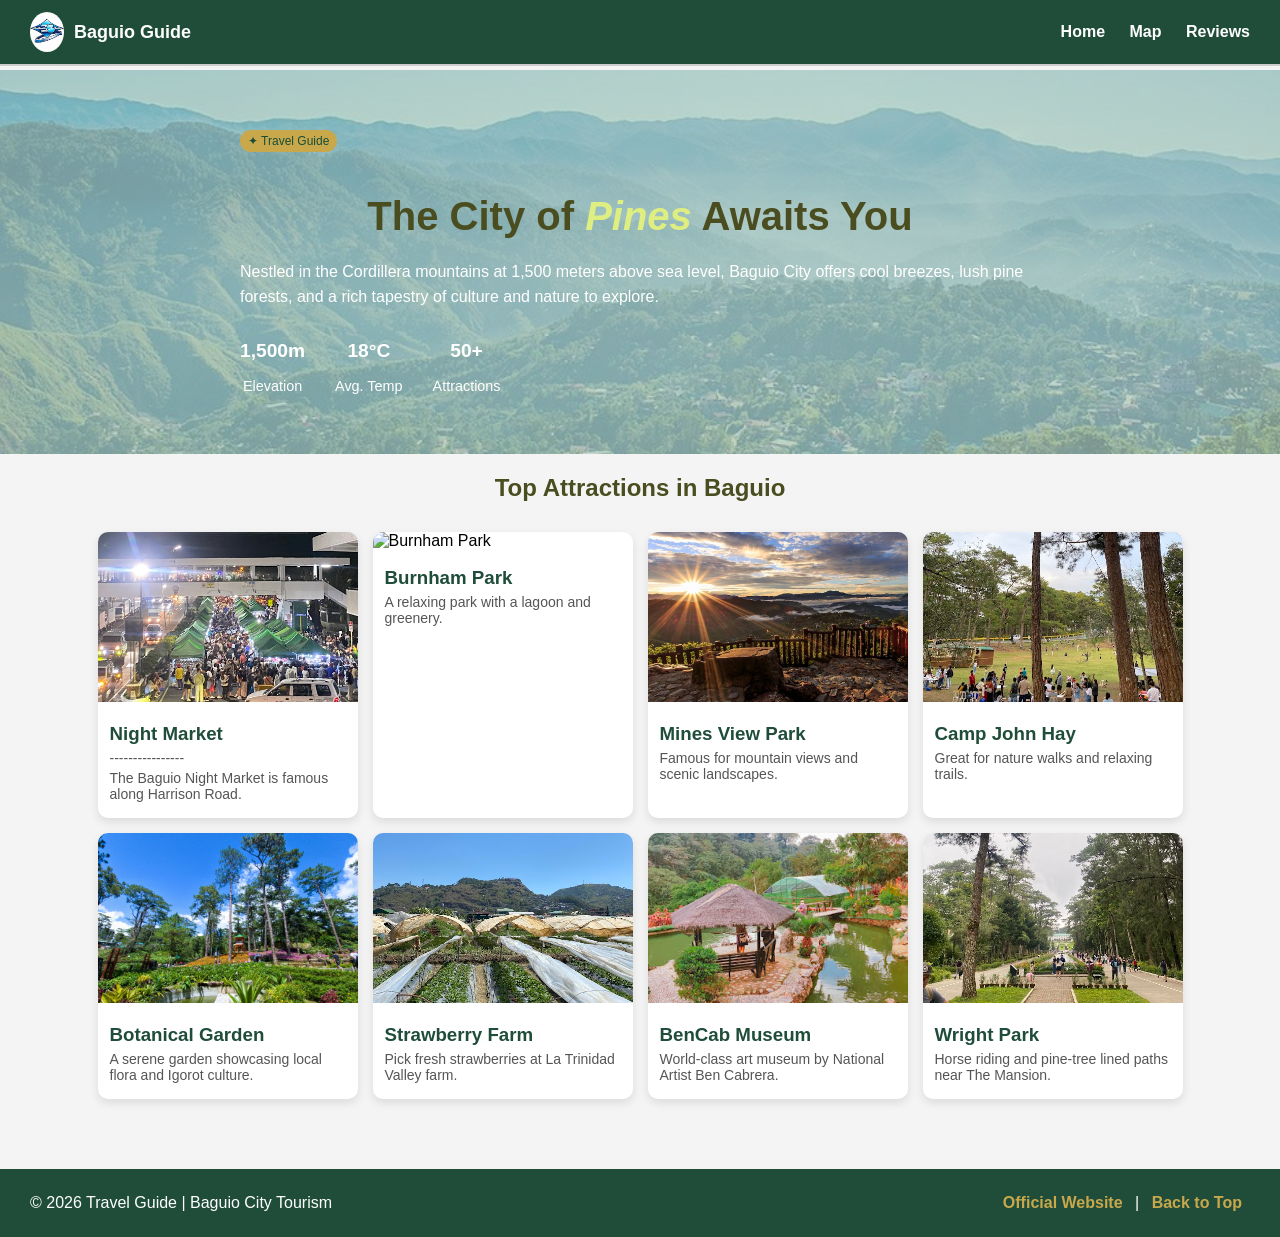
==== index.html @ 03bdfced "First Commit" ====
<!DOCTYPE html>
<html>
<head>
  <title>Baguio Home</title>
  <link rel="stylesheet" href="style.css">
</head>
<body>


<nav>
  <div class="nav-left">
    <img src="Logo.jpg" class="logo">
    <span class="site-name">Baguio Guide</span>
  </div>
  <div class="nav-right">
    <a href="index.html">Home</a>
    <a href="map.html">Map</a>
    <a href="review.html">Reviews</a>
  </div>
</nav>


<div class="hero">
  <div class="hero-content">
    <span class="hero-tag">✦ Travel Guide</span>
    <h1>The City of <em>Pines</em> Awaits You</h1>
    <p>
      Nestled in the Cordillera mountains at 1,500 meters above sea level,
      Baguio City offers cool breezes, lush pine forests, and a rich tapestry of culture and nature to explore.
    </p>
    <div class="hero-stats">
      <div><strong>1,500m</strong><br>Elevation</div>
      <div><strong>18°C</strong><br>Avg. Temp</div>
      <div><strong>50+</strong><br>Attractions</div>
    </div>
  </div>
</div>

<h2>Top Attractions in Baguio</h2>

<div class="cards">

  
  <div class="card" onclick="openModal('nightmarket')">
    <img src="night.jpg" alt="Night Market">
    <div class="card-content">
      <h3>Night Market</h3>
      <p>----------------</p>
      <p>The Baguio Night Market is famous along Harrison Road.</p>
    </div>
  </div>

 
  <div class="card" onclick="openModal('burnham')">
    <img src="burn.png" alt="Burnham Park">
    <div class="card-content">
      <h3>Burnham Park</h3>
      
      <p>A relaxing park with a lagoon and greenery.</p>
    </div>
  </div>


  <div class="card" onclick="openModal('mines')">
    <img src="mines.jpg" alt="Mines View Park">
    <div class="card-content">
      <h3>Mines View Park</h3>
      
      <p>Famous for mountain views and scenic landscapes.</p>
    </div>
  </div>


  <div class="card" onclick="openModal('campjohnhay')">
    <img src="camp.jpg" alt="Camp John Hay">
    <div class="card-content">
      <h3>Camp John Hay</h3>
      
      <p>Great for nature walks and relaxing trails.</p>
    </div>
  </div>


  <div class="card" onclick="openModal('botanical')">
    <img src="botanical.jpeg" alt="Botanical Garden">
    <div class="card-content">
      <h3>Botanical Garden</h3>
      
      <p>A serene garden showcasing local flora and Igorot culture.</p>
    </div>
  </div>

  
  <div class="card" onclick="openModal('strawberry')">
    <img src="strawberry.jpg" alt="Strawberry Farm">
    <div class="card-content">
      <h3>Strawberry Farm</h3>
      
      <p>Pick fresh strawberries at La Trinidad Valley farm.</p>
    </div>
  </div>

 
  <div class="card" onclick="openModal('bencab')">
    <img src="bencab.jpg" alt="BenCab Museum">
    <div class="card-content">
      <h3>BenCab Museum</h3>
      
      <p>World-class art museum by National Artist Ben Cabrera.</p>
    </div>
  </div>

  
  <div class="card" onclick="openModal('wright')">
    <img src="wright.jpg" alt="Wright Park">
    <div class="card-content">
      <h3>Wright Park</h3>
      
      <p>Horse riding and pine-tree lined paths near The Mansion.</p>
    </div>
  </div>

</div>


<div class="modal-overlay" id="modal-overlay" onclick="closeModal()"></div>


<div class="modal" id="modal-nightmarket">
  <button class="modal-close" onclick="closeModal()">✕</button>
  <img src="night.jpg" alt="Night Market">
  <h2>Baguio Night Market</h2>

  <p><strong>Location:</strong> Harrison Road, Baguio City</p>
  <p><strong>Open:</strong> Every night, 10:00 PM – 2:00 AM</p>
  <p><strong>About:</strong> The Baguio Night Market stretches along Harrison Road and is one of the most beloved local experiences in the city. You'll find secondhand clothes (ukay-ukay), local street food like taho, kwek-kwek, and isaw, as well as handcrafted souvenirs and accessories at very affordable prices. It's lively, colorful, and full of local charm.</p>
  <p><strong>Tips:</strong> Bring cash, wear comfortable shoes, and arrive early to get the best picks. Watch your belongings in the crowd.</p>
  <a href="map.html?spot=nightmarket" class="modal-map-btn">📍 View on Map</a>
</div>


<div class="modal" id="modal-burnham">
  <button class="modal-close" onclick="closeModal()">✕</button>
  <img src="burn.png" alt="Burnham Park">
  <h2>Burnham Park</h2>

  <p><strong>Location:</strong> Jose Abad Santos Drive, Baguio City</p>
  <p><strong>Open:</strong> Daily, 5:00 AM – 9:00 PM</p>
  <p><strong>About:</strong> Burnham Park is the central park of Baguio City, designed by American architect Daniel Burnham. It features a man-made lagoon where visitors can rent boats, a flower garden, rose garden, bike rentals, and open picnic areas. It's a favorite of both locals and tourists for morning jogs and family outings.</p>
  <p><strong>Tips:</strong> Rent a bike and ride around the park. Visit the Rose Garden in the morning when flowers are freshest.</p>
  <a href="map.html?spot=burnham" class="modal-map-btn">📍 View on Map</a>
</div>


<div class="modal" id="modal-mines">
  <button class="modal-close" onclick="closeModal()">✕</button>
  <img src="mines.jpg" alt="Mines View Park">
  <h2>Mines View Park</h2>

  <p><strong>Location:</strong> Mines View, Baguio City</p>
  <p><strong>Open:</strong> Daily, 6:00 AM – 6:00 PM</p>
  <p><strong>About:</strong> Mines View Park overlooks the old mining town of Itogon and the Cordillera mountain range. The park is lined with souvenir shops selling woodcrafts, silver jewelry, and Baguio ref magnets. Visitors can also dress up in traditional Igorot attire and take photos. On clear days, the mountain view is absolutely stunning.</p>
  <p><strong>Tips:</strong> Go early in the morning for the clearest views before the mist rolls in. Bargain politely at the souvenir stalls.</p>
  <a href="map.html?spot=mines" class="modal-map-btn">📍 View on Map</a>
</div>


<div class="modal" id="modal-campjohnhay">
  <button class="modal-close" onclick="closeModal()">✕</button>
  <img src="camp.jpg" alt="Camp John Hay">
  <h2>Camp John Hay</h2>

  <p><strong>Location:</strong> Camp John Hay, Baguio City</p>
  <p><strong>Open:</strong> Daily, 6:00 AM – 10:00 PM</p>
  <p><strong>About:</strong> Camp John Hay is a former American military rest and recreation facility now transformed into a forest reserve and leisure destination. It features pine-forested trails, a golf course, the historical Bell House, restaurants, and a cemetery of negativism. It's one of the best places to breathe fresh pine air and enjoy nature walks.</p>
  <p><strong>Tips:</strong> The forest trails are free to walk. Grab a coffee at one of the cafes inside and enjoy the cool air surrounded by tall pine trees.</p>
  <a href="map.html?spot=campjohnhay" class="modal-map-btn">📍 View on Map</a>
</div>


<div class="modal" id="modal-botanical">
  <button class="modal-close" onclick="closeModal()">✕</button>
  <img src="botanical.jpeg" alt="Botanical Garden">
  <h2>Botanical Garden</h2>
 
  <p><strong>Location:</strong> Leonard Wood Road, Baguio City</p>
  <p><strong>Open:</strong> Daily, 6:00 AM – 6:00 PM | Free Entrance</p>
  <p><strong>About:</strong> Baguio's Botanical Garden is a peaceful green space that celebrates both the natural beauty of the region and the indigenous Igorot culture. You can find life-sized Igorot village displays, native plant collections, and quiet walking paths. Traditional dances are sometimes performed here for visitors.</p>
  <p><strong>Tips:</strong> Entrance is free! It's a great stop for a quiet morning walk. Look for the native huts that demonstrate traditional mountain province architecture.</p>
  <a href="map.html?spot=botanical" class="modal-map-btn">📍 View on Map</a>
</div>


<div class="modal" id="modal-strawberry">
  <button class="modal-close" onclick="closeModal()">✕</button>
  <img src="strawberry.jpg" alt="Strawberry Farm">
  <h2>Strawberry Farm</h2>
  <p class="modal-rating">⭐ 4.5 / 5.0</p>
  <p><strong>Location:</strong> La Trinidad, Benguet (near Baguio)</p>
  <p><strong>Open:</strong> Daily, 6:00 AM – 5:00 PM</p>
  <p><strong>About:</strong> The La Trinidad Strawberry Farm is one of the most popular side trips from Baguio City. Visitors can walk through rows of strawberry plants and pick their own fresh berries. Strawberry jam, taho, and fresh strawberry juice are sold on site. The farm is especially lush from December to May.</p>
  <p><strong>Tips:</strong> The picking season peaks from January to March. Wear shoes you don't mind getting muddy and bring a small container for your picks.</p>
  <a href="map.html?spot=strawberry" class="modal-map-btn">📍 View on Map</a>
</div>


<div class="modal" id="modal-bencab">
  <button class="modal-close" onclick="closeModal()">✕</button>
  <img src="bencab.jpg" alt="BenCab Museum">
  <h2>BenCab Museum</h2>
  <p class="modal-rating">⭐ 4.8 / 5.0</p>
  <p><strong>Location:</strong> Asin Road, Tuba, Benguet (near Baguio)</p>
  <p><strong>Open:</strong> Tuesday – Sunday, 9:00 AM – 6:00 PM</p>
  <p><strong>About:</strong> The BenCab Museum is a world-class art museum dedicated to the works of National Artist Benedicto Cabrera (BenCab) and other Filipino artists. The museum is built into a hillside surrounded by lush gardens and a small lake. It also features a café with a scenic view and an indigenous art collection. It's one of the top cultural destinations in the Philippines.</p>
  <p><strong>Tips:</strong> Allow at least 2–3 hours to fully explore. The outdoor garden and lake area are just as beautiful as the galleries inside.</p>
  <a href="map.html?spot=bencab" class="modal-map-btn">📍 View on Map</a>
</div>


<div class="modal" id="modal-wright">
  <button class="modal-close" onclick="closeModal()">✕</button>
  <img src="wright.jpg" alt="Wright Park">
  <h2>Wright Park</h2>
  <p class="modal-rating">⭐ 4.0 / 5.0</p>
  <p><strong>Location:</strong> Gibraltar Road, Baguio City</p>
  <p><strong>Open:</strong> Daily, 6:00 AM – 6:00 PM</p>
  <p><strong>About:</strong> Wright Park is a wide open field famous for horseback riding, located right beside The Mansion — the official summer residence of the Philippine President. The park features a long reflecting pool lined with tall pine trees, making it one of the most scenic spots in Baguio. Horse rentals are available for a fun ride around the area.</p>
  <p><strong>Tips:</strong> Try horseback riding early in the morning. Don't forget to visit The Mansion gate nearby for a great photo opportunity.</p>
  <a href="map.html?spot=wright" class="modal-map-btn">📍 View on Map</a>
</div>

<footer>
  <p>&copy; 2026 Travel Guide | Baguio City Tourism</p>
  <p>
    <a href="https://www.baguio.gov.ph" target="_blank">Official Website</a> |
    <a href="#">Back to Top</a>
  </p>
</footer>

<script>
  function openModal(id) {
    document.getElementById('modal-overlay').style.display = 'block';
    document.getElementById('modal-' + id).style.display = 'block';
    document.body.style.overflow = 'hidden';
  }

  function closeModal() {
    document.getElementById('modal-overlay').style.display = 'none';
    var modals = document.querySelectorAll('.modal');
    for (var i = 0; i < modals.length; i++) {
      modals[i].style.display = 'none';
    }
    document.body.style.overflow = 'auto';
  }


  document.addEventListener('keydown', function(e) {
    if (e.key === 'Escape') {
      closeModal();
    }
  });
</script>

</body>
</html>
---- style.css ----
body {
    font-family: Arial, sans-serif;
    margin: 0;
    background-color: #f4f4f4;
    padding-top: 70px;
  }
  
  
  nav {
    display: flex;
    justify-content: space-between;
    align-items: center;
    background-color: #1f4d3a;
    padding: 12px 30px;
    border-bottom: 2px solid #ccc;
    position: fixed;
    top: 0;
    left: 0;
    right: 0;
    z-index: 1000;
  }
  
  .nav-left {
    display: flex;
    align-items: center;
    gap: 10px;
  }
  
  .logo {
    height: 40px;
    width: 34px;
    border-radius: 50%;
  }
  
  .site-name {
    color: #fff;
    font-weight: bold;
    font-size: 18px;
  }
  
  .nav-right a {
    color: #fff;
    margin-left: 20px;
    text-decoration: none;
    font-weight: bold;
    transition: color 0.3s, transform 0.2s;
  }
  
  .nav-right a:hover {
    color: #c9a84c;
    transform: scale(1.1);
  }
  
  
  .hero {
    background: url('background.jpg') no-repeat center center;
    background-size: cover;
    color: white;
    padding: 60px 20px;
    position: relative;
  }
  
  .hero::before {
    content: "";
    position: absolute;
    top: 0; left: 0; right: 0; bottom: 0;
    background: rgba(171, 202, 189, 0.7);
  }
  
  .hero-content {
    position: relative;
    max-width: 800px;
    margin: auto;
  }
  
  .hero-tag {
    background: #c9a84c;
    color: #174e37;
    font-size: 12px;
    padding: 4px 8px;
    border-radius: 12px;
    display: inline-block;
    margin-bottom: 15px;
  }
  
  .hero h1 {
    font-size: 2.5rem;
    margin-bottom: 20px;
  }
  
  .hero h1 em {
    color: #deee81;
    font-style: italic;
  }
  
  .hero p {
    font-size: 1rem;
    line-height: 1.6;
    margin-bottom: 30px;
  }
  
  .hero-stats {
    display: flex;
    gap: 30px;
  }
  
  .hero-stats div {
    text-align: center;
    font-size: 0.9rem;
  }
  
  .hero-stats strong {
    font-size: 1.2rem;
    display: block;
  }
  
  @media (max-width: 600px) {
    .hero h1 { font-size: 1.8rem; }
    .hero-stats { flex-direction: column; gap: 15px; }
  }
  
  
  .container {
    padding: 20px;
    max-width: 1000px;
    margin: auto;
  }
  
  h1 {
    text-align: center;
    color: #4a4d1f;
  }
  
  h2 {
    text-align: center;
    color: #4a4d1f;
  }
  
  
  .cards {
    display: flex;
    flex-wrap: wrap;
    gap: 15px;
    justify-content: center;
    padding: 10px 20px 30px;
  }
  
  .card {
    background: white;
    width: 260px;
    border-radius: 10px;
    overflow: hidden;
    box-shadow: 0 4px 10px rgba(0,0,0,0.1);
    transition: transform 0.2s, box-shadow 0.2s;
    cursor: pointer;
  }
  
  .card:hover {
    transform: translateY(-6px);
    box-shadow: 0 8px 20px rgba(0,0,0,0.15);
  }
  
  .card img {
    width: 100%;
    height: 170px;
    object-fit: cover;
  }
  
  .card-content {
    padding: 12px;
  }
  
  .card h3 {
    margin: 5px 0;
    color: #1f4d3a;
  }
  
  .card p {
    font-size: 14px;
    color: #555;
    margin: 4px 0;
  }
  
  .rating {
    color: #e0a800;
    font-weight: bold;
  }
  
  
  .modal-overlay {
    display: none;
    position: fixed;
    top: 0; left: 0;
    width: 100%;
    height: 100%;
    background: rgba(0,0,0,0.6);
    z-index: 2000;
  }
  
  
  .modal {
    display: none;
    position: fixed;
    top: 50%;
    left: 50%;
    transform: translate(-50%, -50%);
    background: #fff;
    width: 90%;
    max-width: 600px;
    max-height: 85vh;
    overflow-y: auto;
    border-radius: 14px;
    box-shadow: 0 10px 40px rgba(0,0,0,0.3);
    z-index: 3000;
    padding: 0 0 25px 0;
  }
  
  .modal img {
    width: 100%;
    height: 220px;
    object-fit: cover;
    border-radius: 14px 14px 0 0;
    display: block;
  }
  
  .modal h2 {
    color: #1f4d3a;
    margin: 18px 20px 5px;
    font-size: 1.5rem;
  }
  
  .modal-rating {
    color: #e0a800;
    font-weight: bold;
    margin: 0 20px 10px;
    font-size: 1rem;
  }
  
  .modal p {
    margin: 8px 20px;
    font-size: 0.95rem;
    color: #333;
    line-height: 1.6;
  }
  
  .modal-close {
    position: absolute;
    top: 12px;
    right: 14px;
    background: rgba(0,0,0,0.45);
    color: white;
    border: none;
    border-radius: 50%;
    width: 32px;
    height: 32px;
    font-size: 16px;
    cursor: pointer;
    z-index: 10;
    line-height: 32px;
    text-align: center;
    padding: 0;
  }
  
  .modal-close:hover {
    background: rgba(0,0,0,0.7);
  }
  
  .modal-map-btn {
    display: block;
    background-color: #1f4d3a;
    color: #fff;
    text-decoration: none;
    text-align: center;
    padding: 12px 20px;
    border-radius: 8px;
    margin: 18px 20px 0;
    font-weight: bold;
    font-size: 1rem;
    transition: background-color 0.3s;
  }
  
  .modal-map-btn:hover {
    background-color: #c9a84c;
    color: #1f4d3a;
  }
  
  
  .spot-list {
    display: flex;
    flex-direction: column;
    gap: 10px;
    max-width: 700px;
    margin: 0 auto 40px;
  }
  
  .spot-item {
    display: flex;
    align-items: center;
    gap: 16px;
    background: #fff;
    padding: 14px 18px;
    border-radius: 10px;
    box-shadow: 0 2px 8px rgba(0,0,0,0.08);
    cursor: pointer;
    border: 2px solid transparent;
    transition: border-color 0.2s, background 0.2s;
  }
  
  .spot-item:hover {
    border-color: #1f4d3a;
    background: #f0f7f4;
  }
  
  .spot-item.active {
    border-color: #c9a84c;
    background: #fffbf0;
  }
  
  .spot-icon {
    font-size: 1.8rem;
  }
  
  .spot-item strong {
    color: #1f4d3a;
    font-size: 1rem;
  }
  
  .spot-item p {
    margin: 2px 0 0;
    font-size: 0.85rem;
    color: #666;
  }
  
  
  form {
    background: #fff;
    padding: 35px;
    border-radius: 15px;
    box-shadow: 0 4px 12px rgba(0,0,0,0.1);
    max-width: 600px;
    margin: 30px auto;
  }
  
  form label {
    display: block;
    font-weight: bold;
    color: #1f4d3a;
    margin-bottom: 4px;
  }
  
  form input,
  form textarea,
  form select {
    width: 100%;
    padding: 10px;
    margin-top: 4px;
    margin-bottom: 15px;
    border: 1px solid #ccc;
    border-radius: 6px;
    font-family: inherit;
    font-size: 0.95rem;
    box-sizing: border-box;
  }
  
  form button {
    background-color: #1f4d3a;
    color: #fff;
    border: none;
    padding: 12px 20px;
    border-radius: 6px;
    cursor: pointer;
    font-weight: bold;
    font-size: 1rem;
    transition: background-color 0.3s, transform 0.2s;
    width: 100%;
  }
  
  form button:hover {
    background-color: #c9a84c;
    color: #1f4d3a;
    transform: scale(1.02);
  }
  
  
 
  
  .review-card {
    background: #fff;
    border-radius: 12px;
    padding: 18px 22px;
    margin-bottom: 15px;
    box-shadow: 0 2px 10px rgba(0,0,0,0.08);
    max-width: 700px;
    margin-left: auto;
    margin-right: auto;
  }
  
  .review-card.new-review {
    border-left: 4px solid #c9a84c;
  }
  
  .review-header {
    display: flex;
    flex-wrap: wrap;
    gap: 10px;
    align-items: center;
    margin-bottom: 10px;
  }
  
  .review-name {
    font-weight: bold;
    color: #1f4d3a;
    font-size: 1rem;
  }
  
  .review-place {
    font-size: 0.85rem;
    color: #777;
  }
  
  
  .review-card p {
    font-size: 0.95rem;
    color: #444;
    line-height: 1.6;
    margin: 0;
  }
  
  
  footer {
    display: flex;
    justify-content: space-between;
    align-items: center;
    flex-wrap: wrap;
    background-color: #1f4d3a;
    color: #fff;
    padding: 20px 30px;
    margin-top: 40px;
  }
  
  footer p {
    margin: 5px 0;
  }
  
  footer a {
    color: #c9a84c;
    text-decoration: none;
    margin: 0 8px;
    font-weight: bold;
  }
  
  footer a:hover {
    text-decoration: underline;
  }
  
  @media (max-width: 600px) {
    footer {
      flex-direction: column;
      text-align: center;
    }
  }

  
.success-overlay {
  display: none; 
  position: fixed;
  top: 0; left: 0;
  width: 100%;
  height: 100%;
  background: rgba(0,0,0,0.6);
  z-index: 4000;
}


.success-prompt {
  display: none; 
  position: fixed;
  top: 50%;
  left: 50%;
  transform: translate(-50%, -50%);
  background: #fff;
  padding: 25px 30px;
  border-radius: 12px;
  box-shadow: 0 8px 25px rgba(0,0,0,0.25);
  text-align: center;
  max-width: 400px;
  width: 90%;
  z-index: 5000;
  animation: fadeIn 0.4s ease;
}

.success-prompt h3 {
  color: #1f4d3a;
  margin-bottom: 12px;
}

.success-prompt p {
  font-size: 0.95rem;
  color: #444;
  margin-bottom: 18px;
}

.success-prompt button {
  background-color: #1f4d3a;
  color: #fff;
  border: none;
  padding: 10px 18px;
  border-radius: 6px;
  cursor: pointer;
  font-weight: bold;
  transition: background-color 0.3s, transform 0.2s;
}

.success-prompt button:hover {
  background-color: #c9a84c;
  color: #1f4d3a;
  transform: scale(1.05);
}
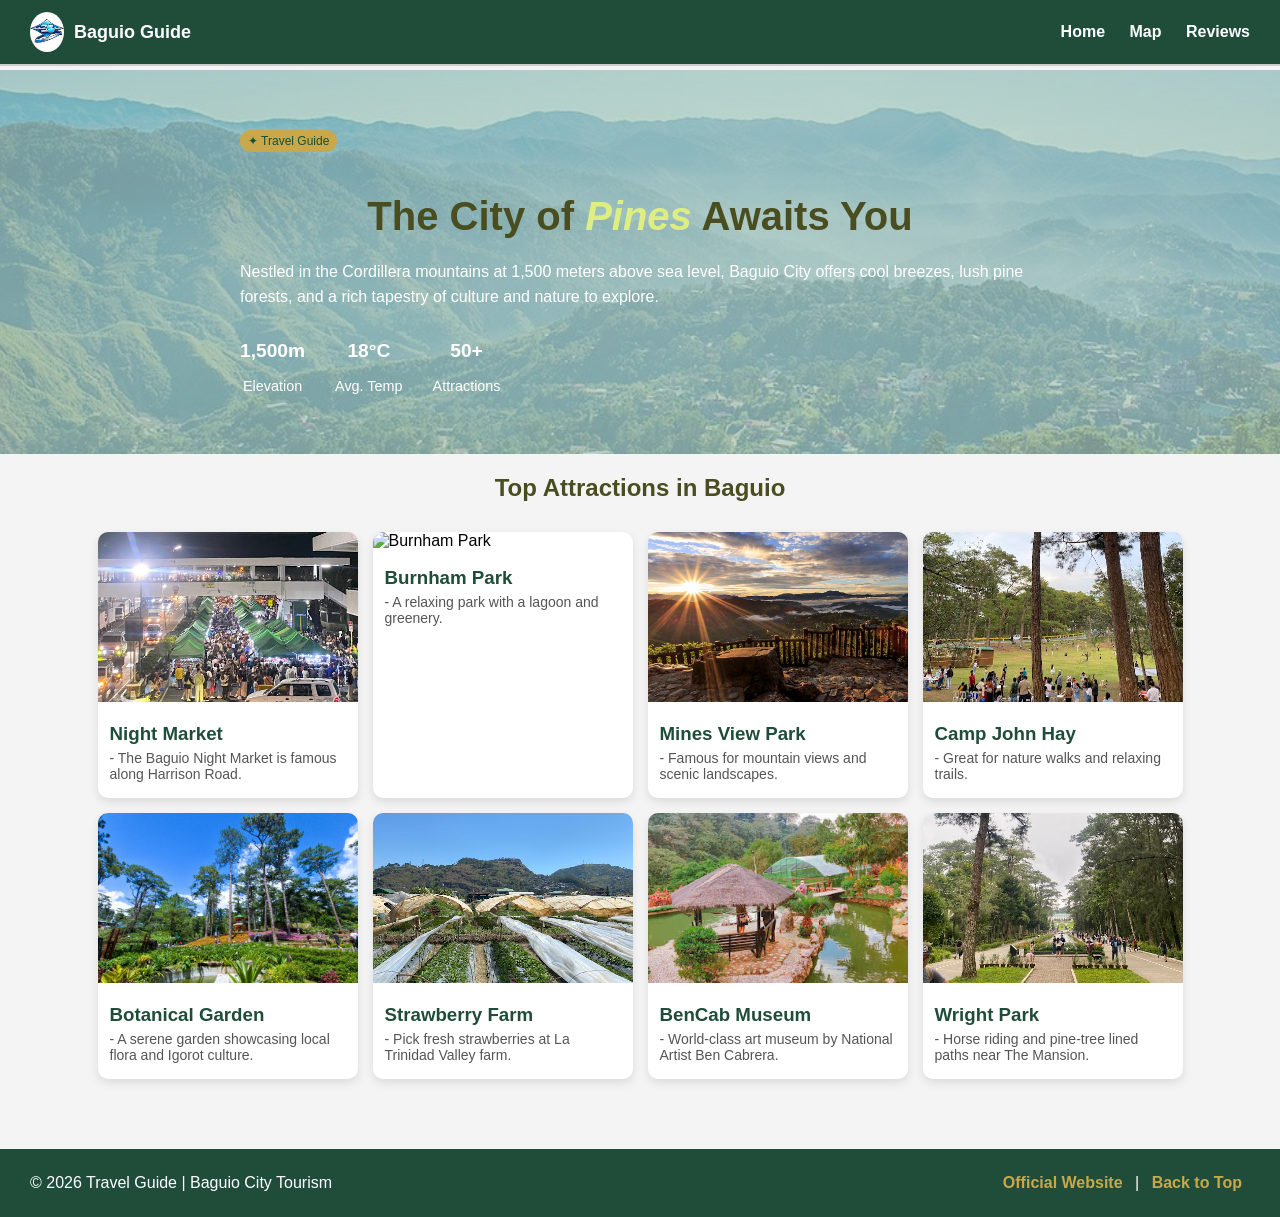
==== commit 0351a5ab: "index.html" ====
--- a/index.html
+++ b/index.html
@@ -45,8 +45,8 @@
     <img src="night.jpg" alt="Night Market">
     <div class="card-content">
       <h3>Night Market</h3>
-      <p>----------------</p>
-      <p>The Baguio Night Market is famous along Harrison Road.</p>
+      
+      <p>- The Baguio Night Market is famous along Harrison Road.</p>
     </div>
   </div>
 
@@ -56,7 +56,7 @@
     <div class="card-content">
       <h3>Burnham Park</h3>
       
-      <p>A relaxing park with a lagoon and greenery.</p>
+      <p>- A relaxing park with a lagoon and greenery.</p>
     </div>
   </div>
 
@@ -66,7 +66,7 @@
     <div class="card-content">
       <h3>Mines View Park</h3>
       
-      <p>Famous for mountain views and scenic landscapes.</p>
+      <p>- Famous for mountain views and scenic landscapes.</p>
     </div>
   </div>
 
@@ -76,7 +76,7 @@
     <div class="card-content">
       <h3>Camp John Hay</h3>
       
-      <p>Great for nature walks and relaxing trails.</p>
+      <p>- Great for nature walks and relaxing trails.</p>
     </div>
   </div>
 
@@ -86,7 +86,7 @@
     <div class="card-content">
       <h3>Botanical Garden</h3>
       
-      <p>A serene garden showcasing local flora and Igorot culture.</p>
+      <p>- A serene garden showcasing local flora and Igorot culture.</p>
     </div>
   </div>
 
@@ -96,7 +96,7 @@
     <div class="card-content">
       <h3>Strawberry Farm</h3>
       
-      <p>Pick fresh strawberries at La Trinidad Valley farm.</p>
+      <p>- Pick fresh strawberries at La Trinidad Valley farm.</p>
     </div>
   </div>
 
@@ -106,7 +106,7 @@
     <div class="card-content">
       <h3>BenCab Museum</h3>
       
-      <p>World-class art museum by National Artist Ben Cabrera.</p>
+      <p>- World-class art museum by National Artist Ben Cabrera.</p>
     </div>
   </div>
 
@@ -116,7 +116,7 @@
     <div class="card-content">
       <h3>Wright Park</h3>
       
-      <p>Horse riding and pine-tree lined paths near The Mansion.</p>
+      <p>- Horse riding and pine-tree lined paths near The Mansion.</p>
     </div>
   </div>
 
